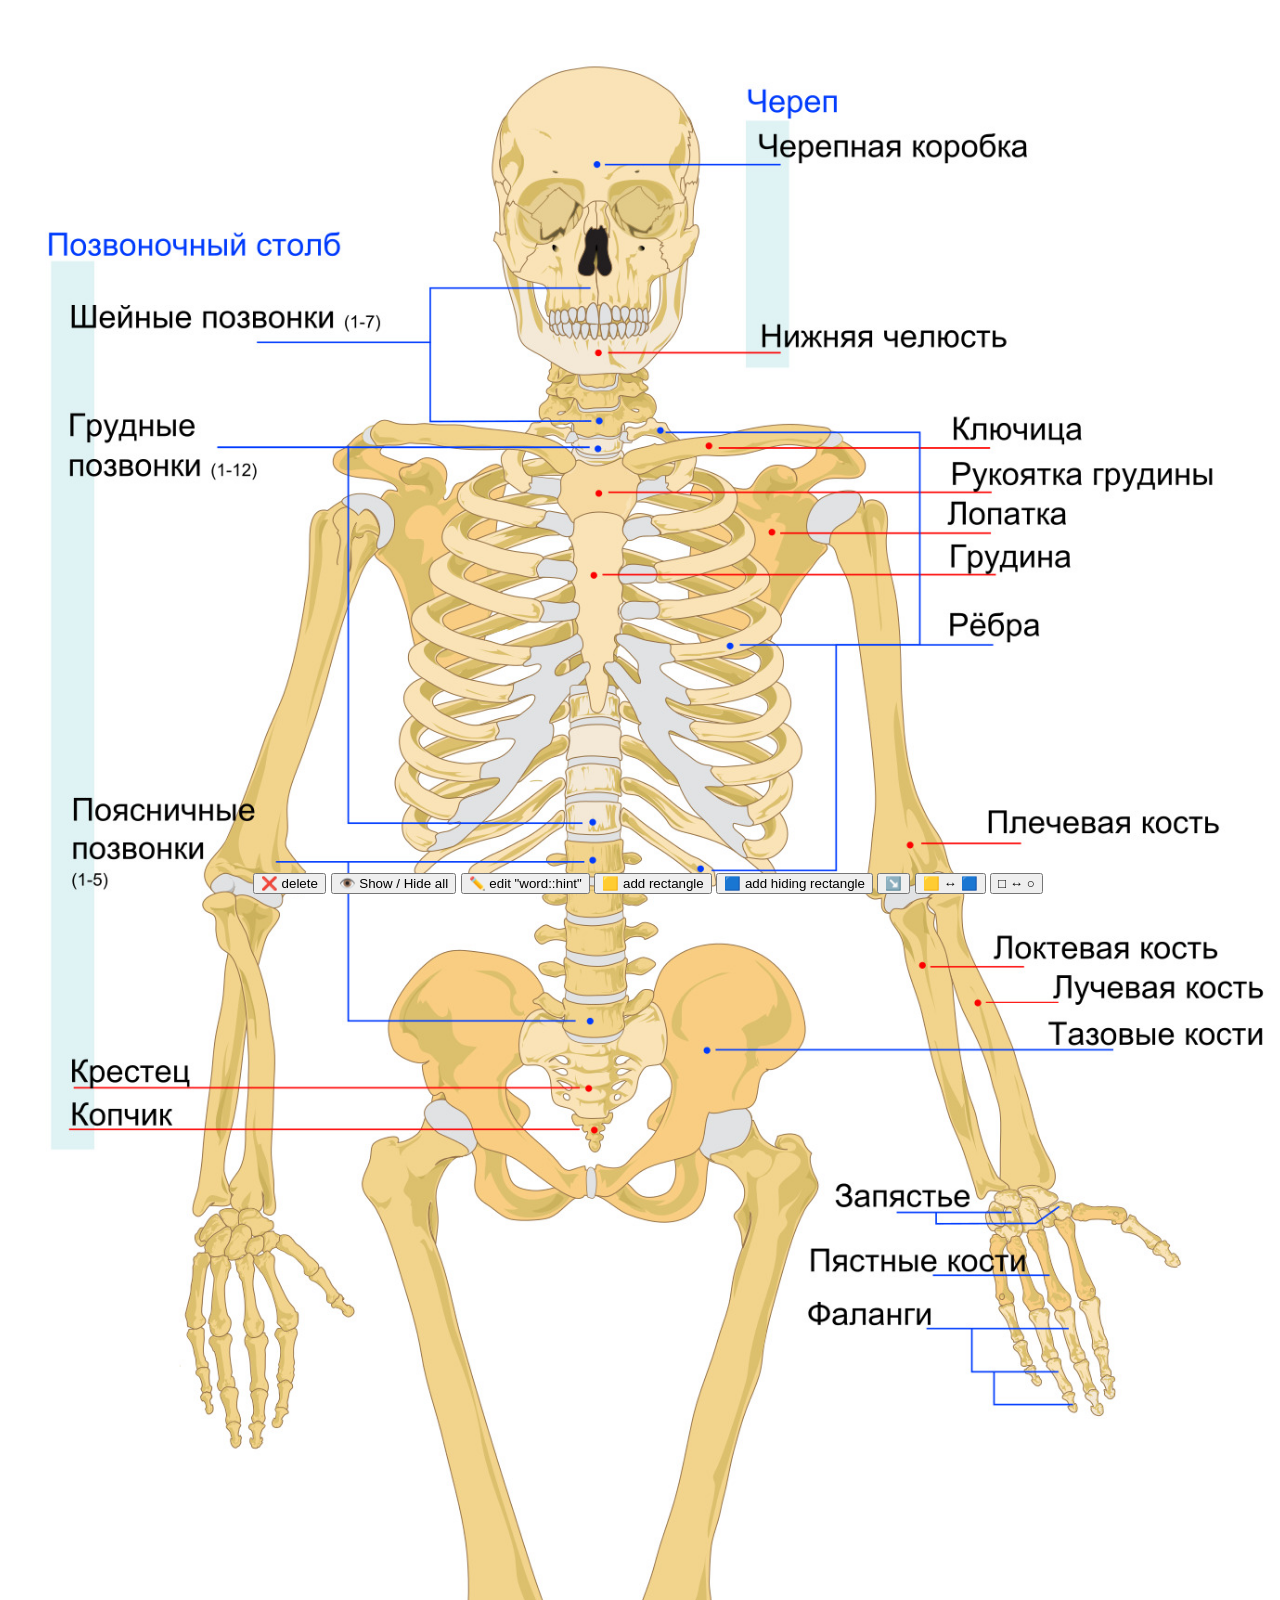
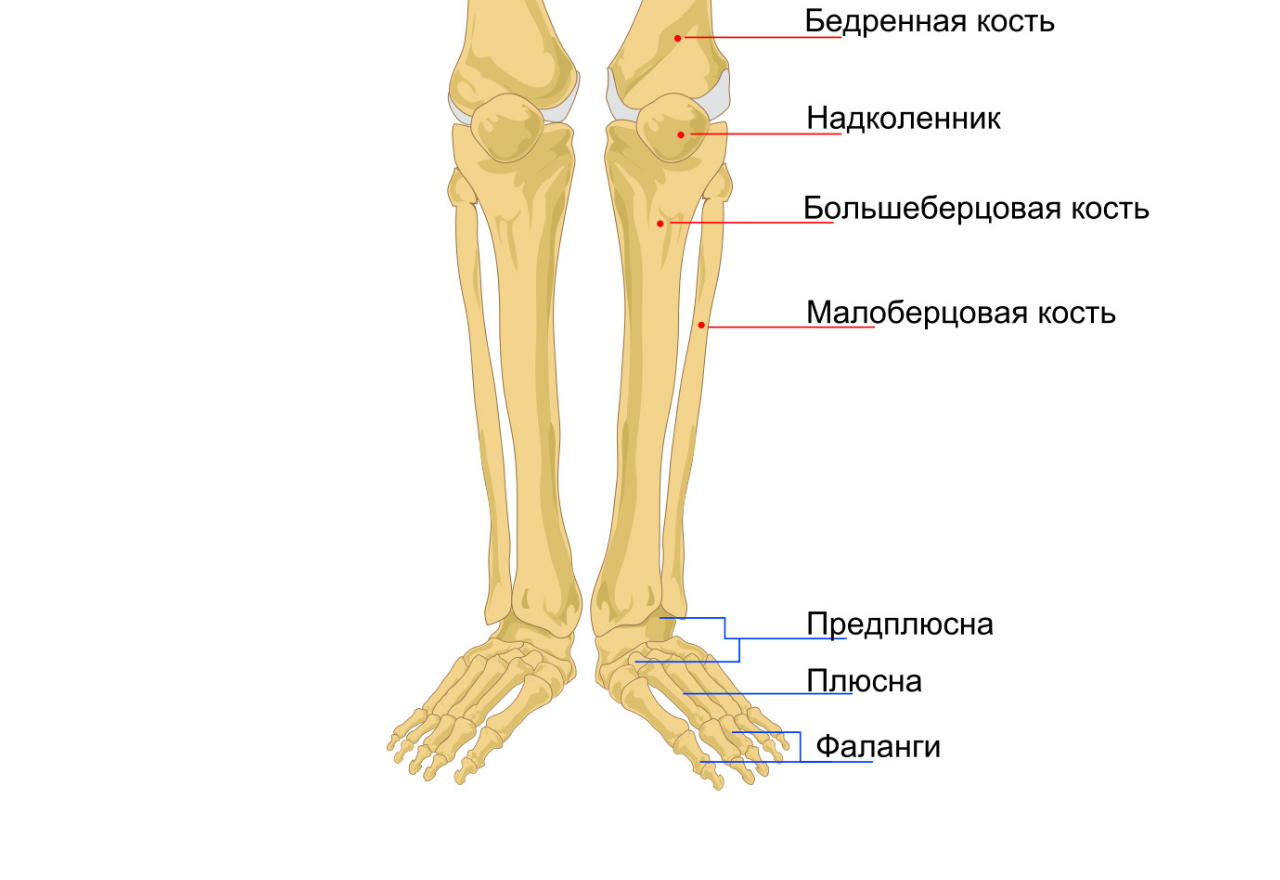
==== EditRectangle.html @ 0f641fa0 "version 1.0" ====
<!DOCTYPE html>
<html lang="en-US">
<head>
    <meta charset="UTF-8">
    <title>Editable rectangles</title>
    <style>
           
        body, button {
            font-family: 'Segoe UI', Tahoma, Geneva, Verdana, sans-serif; 
        }   

        .sio-container {            
            text-align: center;  
            z-index: 2;        
        }  

        .sio-image-container {
            position: relative;
            display: inline-block;
            user-select: none; 
            z-index: 4;
        }

        .sio-image {
            width: 100%;
            height: auto;
            display: block;   
            z-index: 4; 
        } 

        .sio-rect {
            position: absolute;
            background-color: rgba(255, 235, 162, 1);
            border: 2px solid yellow;
            cursor: default;
            box-sizing: border-box;
            margin: 0px;
            padding: 0px;
            transform-origin: 0 0; /* The point of rotation */
            z-index: 10;            
        }  
        
        .sio-rect.round {
            border-radius: 50%;
        }
        
        .sio-rect.selected {
            cursor: move; /* The cursor moves only for the selection, if the text is not edited */            
            border-width: 2px;
            border-style: dashed;    
            /* border-color: violet; useful only for display, not in the editor*/       
        }

        .temp-sio-rect {
            cursor: move; /*The cursor moves only for the selection, if the text is not edited */            
            border: 2px dashed;   
            cursor: crosshair;    
            padding: 0px;     
        }
        
        .sio-rect.selected.text-editing {
            cursor: default; /* Remove the move cursor in edit mode */
        }
        
        .txt-sio-rect {
            width: 100%;
            height: 100%;
            overflow: hidden;                       
            box-sizing: border-box;            
            display: flex;                                    
            font-family: 'Segoe UI', Tahoma, Geneva, Verdana, sans-serif;    
            justify-content: center;      
            align-items: center;          
            text-align: center;           
            white-space: normal;          
            word-break: break-word;       
            padding: 0px;   
            /* font-size: 1rem;   */
	        line-height: 1;   
            z-index: 15;           
        }
        
        .resize-handle {
            position: absolute;
            width: 8px;
            height: 8px;
            background: #000;
            z-index: 50;
            display: none;
        }
        
        .selected .resize-handle {
            display: block;
        }
        

        .nw { top: -4px; left: -4px; cursor: nwse-resize; background-color: rgb(255, 0, 0); }
        .ne { top: -4px; right: -4px; cursor: nesw-resize; background-color: rgb(255, 0, 0); }
        .sw { bottom: -4px; left: -4px; cursor: nesw-resize; background-color: rgb(255, 0, 0);}
        .se { bottom: -4px; right: -4px; cursor: nwse-resize; background-color: rgb(255, 0, 0); }
        .resize-handle.rotate {
            width: 10px;
            height: 10px;
        }
        .nw.rotate {top: -5px; left: -5px; border-radius: 50%; background-color: rgb(0, 0, 255);}        
        .ne.rotate { top: -5px; right: -5px; border-radius: 50%; background-color: rgb(255, 0, 0); }
        .sw.rotate { bottom: -5px; left: -5px; border-radius: 50%; background-color: rgb(255, 0, 0);}
        .se.rotate { bottom: -5px; right: -5px; border-radius: 50%; background-color: rgb(255, 0, 0); }

        .line .sw.rotate, .line .se.rotate {
            display: none;
        }

        .nw.rotate::after {            
            content: "⟳";
            position: absolute;
            right: 15px;
            top: -30px;
            font-size: 22px;
        }
       
        .text-editable {
            outline: none;
        }

        .sio-rect.transparent .txt-sio-rect {
            visibility: hidden;
        }
        
        .buttons {
            position: fixed;
            bottom: 5px;            
            z-index: 100;
        }

        .button-container {
            position: fixed;
            bottom: 5px;
            width: 100%;
            display: flex;
            justify-content: center;
            z-index: 100;
        }
        
        button {
            margin: 2px 0px 1px;
        }

        .temp-sio-rect {
            background-color: rgba(255, 235, 162, 1);
            border: 2px solid yellow;            
        }
        .sio-rect.hiding {
            background-color: rgb(1, 78, 140);            
            border: 2px solid blue;
            z-index: 5;
        }
        
        .sio-rect.transparent {
            background-color: rgba(255, 235, 162, 0);
        }
        
        .sio-rect.line {
            position: absolute;
            background-color: violet; /* The color of the line */
            transform-origin: 0 0; /* The point of rotation */
            /*pointer-events: none; /* Click passes through the line */
            border-width: 0px;
            z-index: 20;
        }


    </style>
</head>
<body>
    <div class="button-container">
        <div class="buttons">
            <button id="removeBtn" onclick="removeRectangle()" title="Press the keys Ctrl+Del (for All: Ctrl+Shift+Del)">❌ delete</button>
            <button id="showhideAllBtn" onclick="showhideAllRectangle()" title="Press the key F5 (F3 or Ctrl+LMouse - for one selected)">👁️ Show / Hide all</button>
            <button id="editTextBtn" onclick="editText()" title="Press the key F2">✏️ edit "word::hint"</button>                              
            <button id="addBtn" onclick="addRectangle(1)" title="Press the key F7">🟨 add rectangle</button>
            <button id="add2Btn" onclick="addRectangle(2)" title="Press the key F8">🟦 add hiding rectangle</button>
            <button id="addLine" onclick="addRectangle(3)" title="Press the key F9">↘️</button>
            <button id="exchangeBtn" onclick="exchangeRectangle()" title="Change type. Press the key F4">🟨 &#8596; 🟦</button>
            <button id="roundBtn" onclick="rectangleToRound()" title="Change shape. Press the key F6">□ &#8596; ○</button>
        </div>
    </div>
	<div class="sio-container">
    <div class="sio-image-container">
        <img src="test.jpg" class="sio-image">
    </div>    
	</div>
    <div>&nbsp;</div>
    <script src="EditRectangle.js"></script>
</body>
</html>
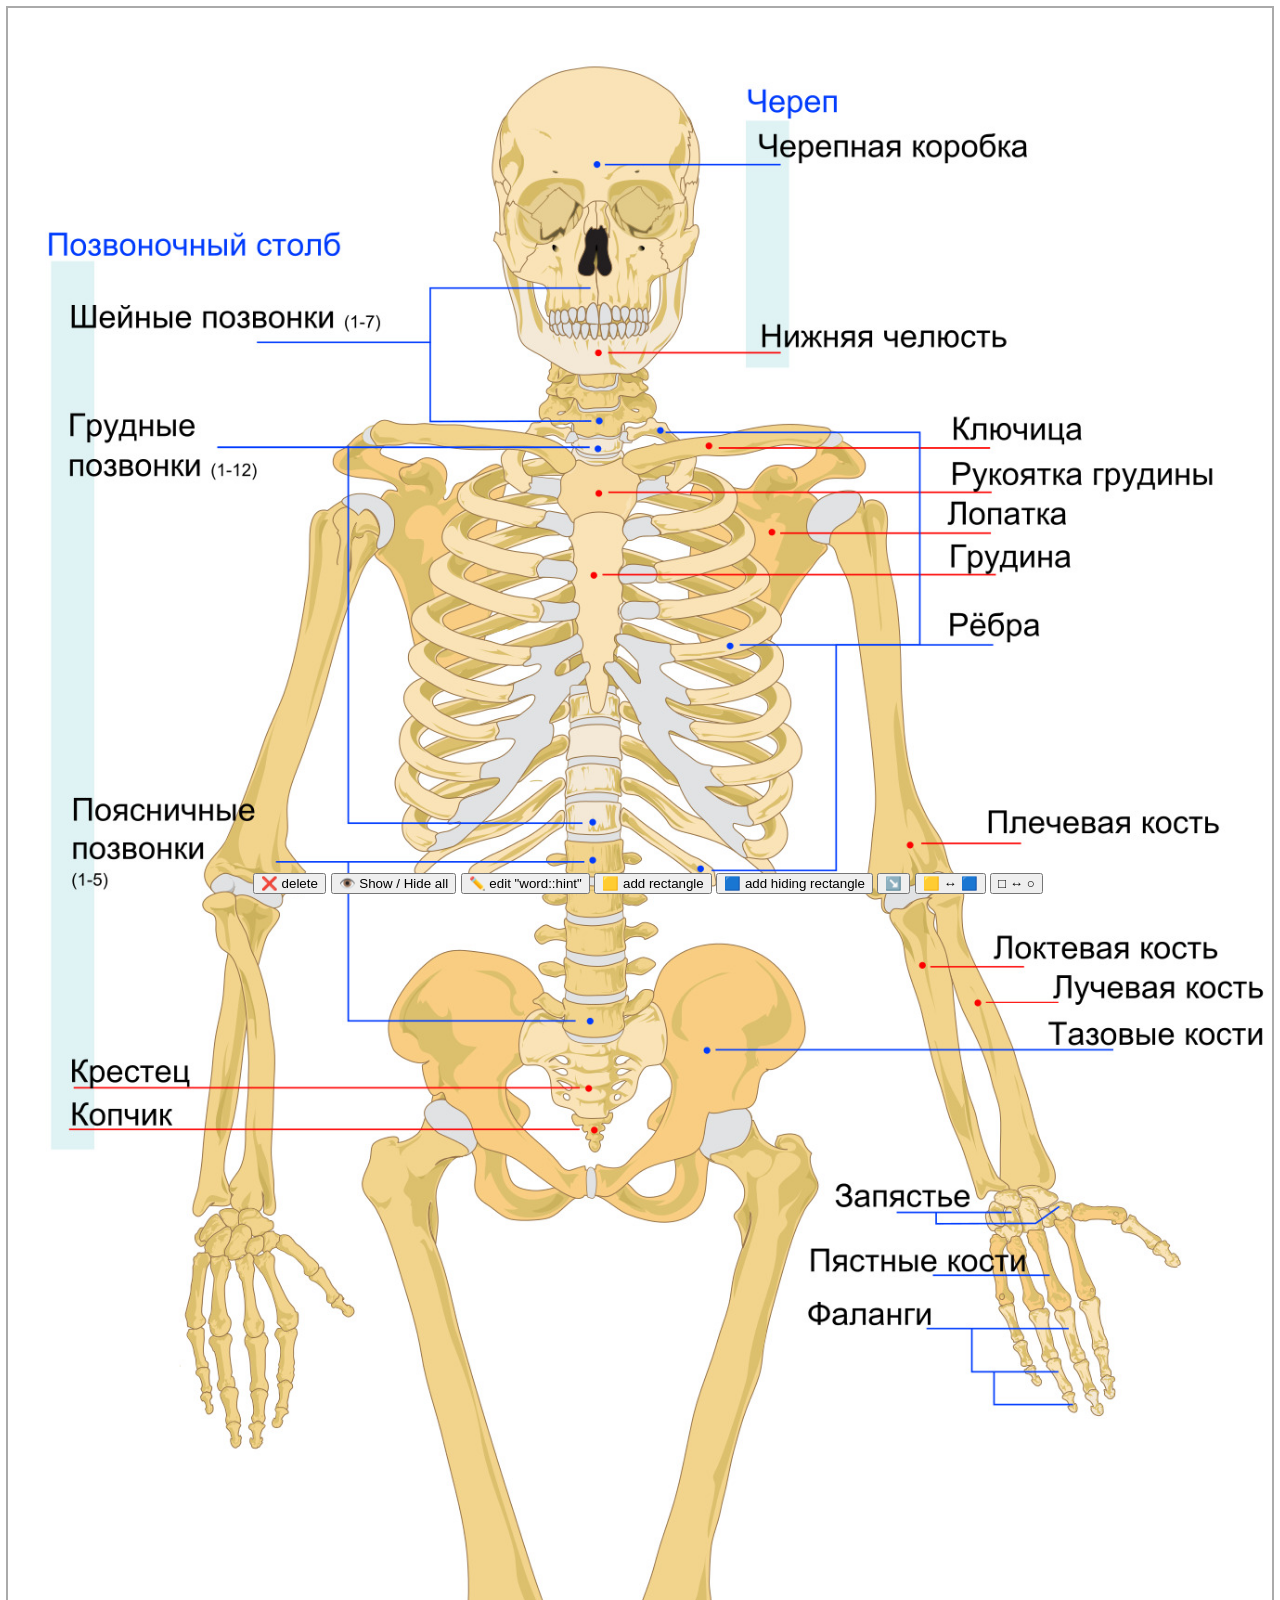
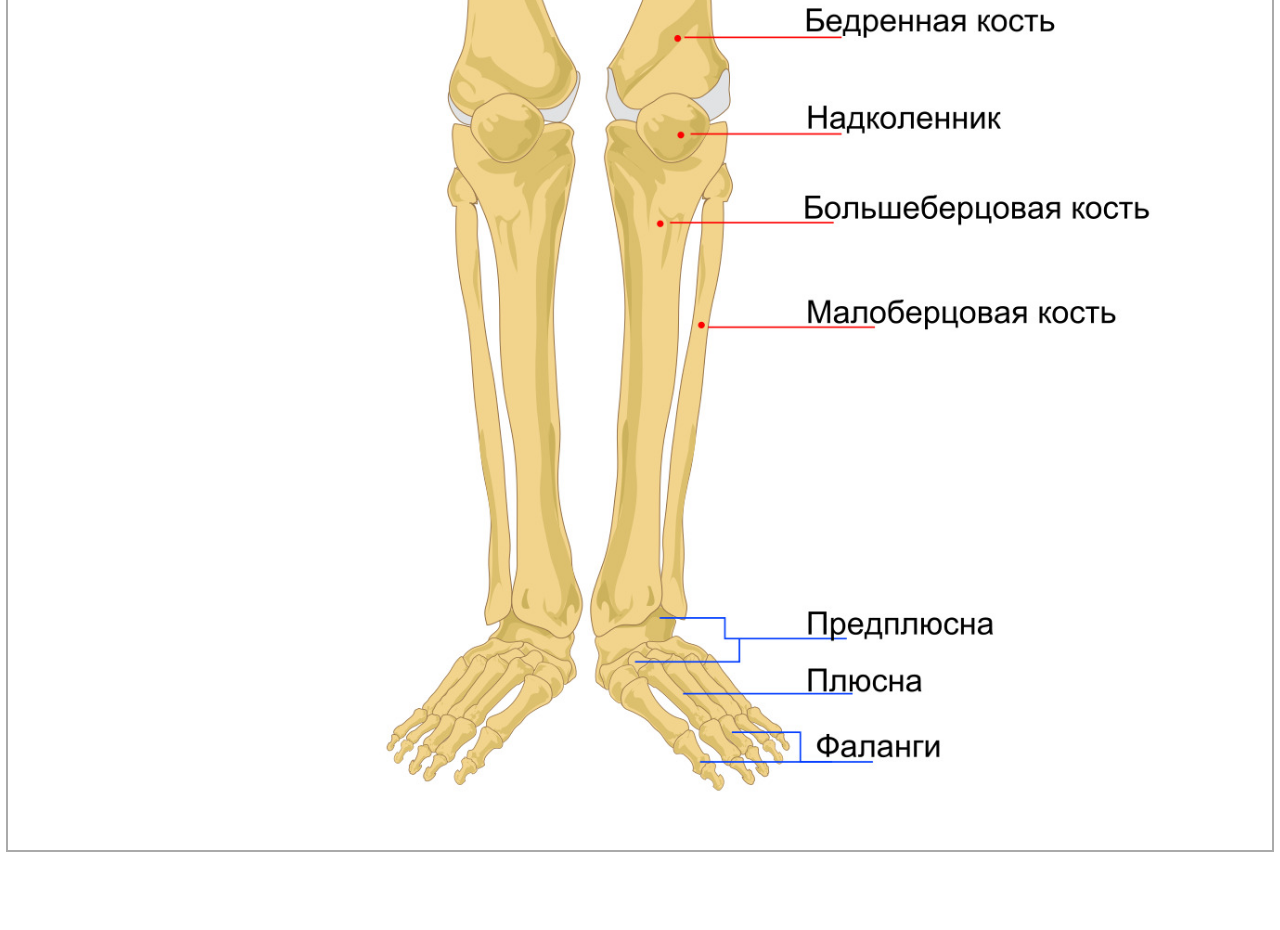
==== commit 450223c2: "ver 1.1.2 ver 1.1.2" ====
--- a/EditRectangle.html
+++ b/EditRectangle.html
@@ -19,6 +19,7 @@
             display: inline-block;
             user-select: none; 
             z-index: 4;
+            margin-bottom: 50px;
         }
 
         .sio-image {
@@ -26,6 +27,7 @@
             height: auto;
             display: block;   
             z-index: 4; 
+            box-shadow: 0 0 0 2px #aaa;
         } 
 
         .sio-rect {
@@ -47,7 +49,7 @@
         .sio-rect.selected {
             cursor: move; /* The cursor moves only for the selection, if the text is not edited */            
             border-width: 2px;
-            border-style: dashed;    
+            border-style: solid;    
             /* border-color: violet; useful only for display, not in the editor*/       
         }
 
@@ -145,16 +147,22 @@
         button {
             margin: 2px 0px 1px;
         }
-
-        .temp-sio-rect {
-            background-color: rgba(255, 235, 162, 1);
-            border: 2px solid yellow;            
-        }
+        
         .sio-rect.hiding {
             background-color: rgb(1, 78, 140);            
             border: 2px solid blue;
             z-index: 5;
         }
+        
+        .temp-sio-rect {
+            background-color: rgba(255, 235, 162, 1);
+            border: 2px dashed red;
+        }
+        .temp-sio-rect.hiding {
+            background-color: rgba(255, 235, 162, 1);
+            border: 2px dashed violet;
+        }
+        
         
         .sio-rect.transparent {
             background-color: rgba(255, 235, 162, 0);
@@ -167,6 +175,9 @@
             /*pointer-events: none; /* Click passes through the line */
             border-width: 0px;
             z-index: 20;
+        }
+        .temp-sio-rect.line {            
+            border: 1px dashed red;
         }
 
 
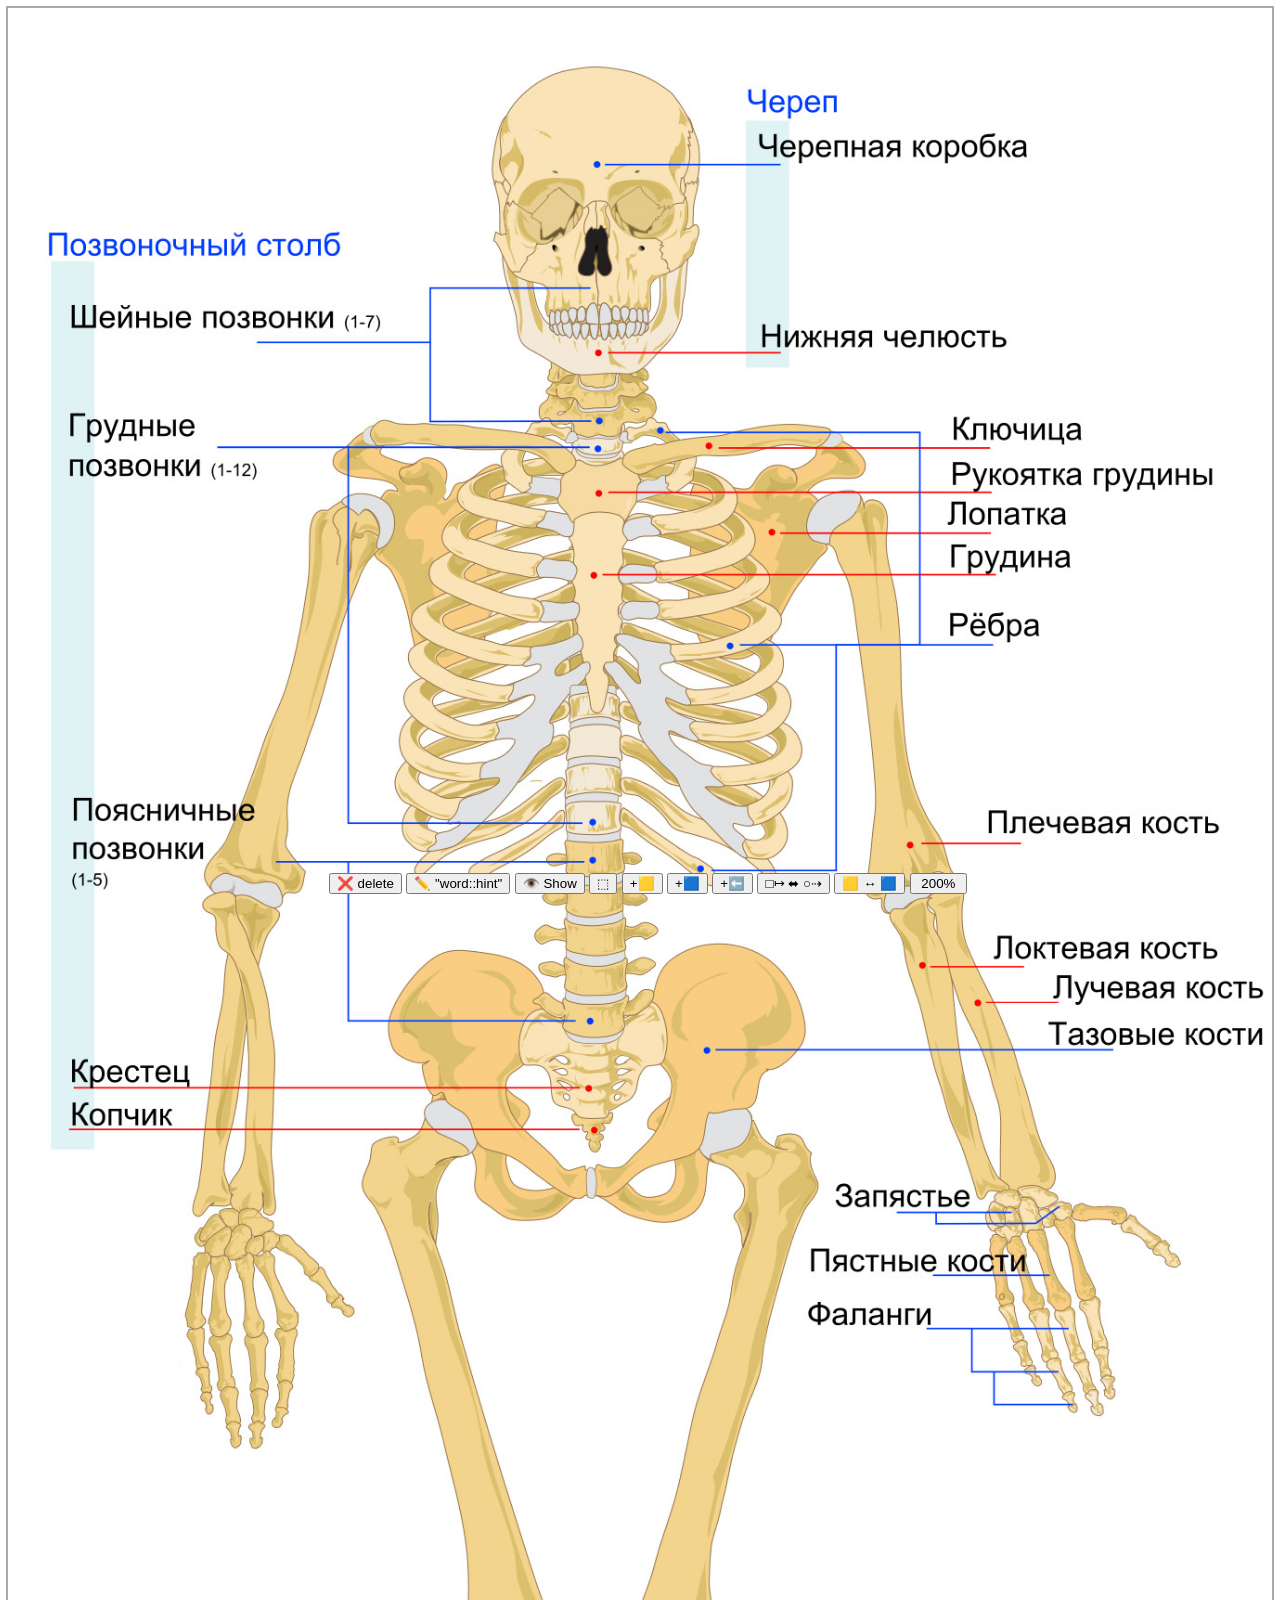
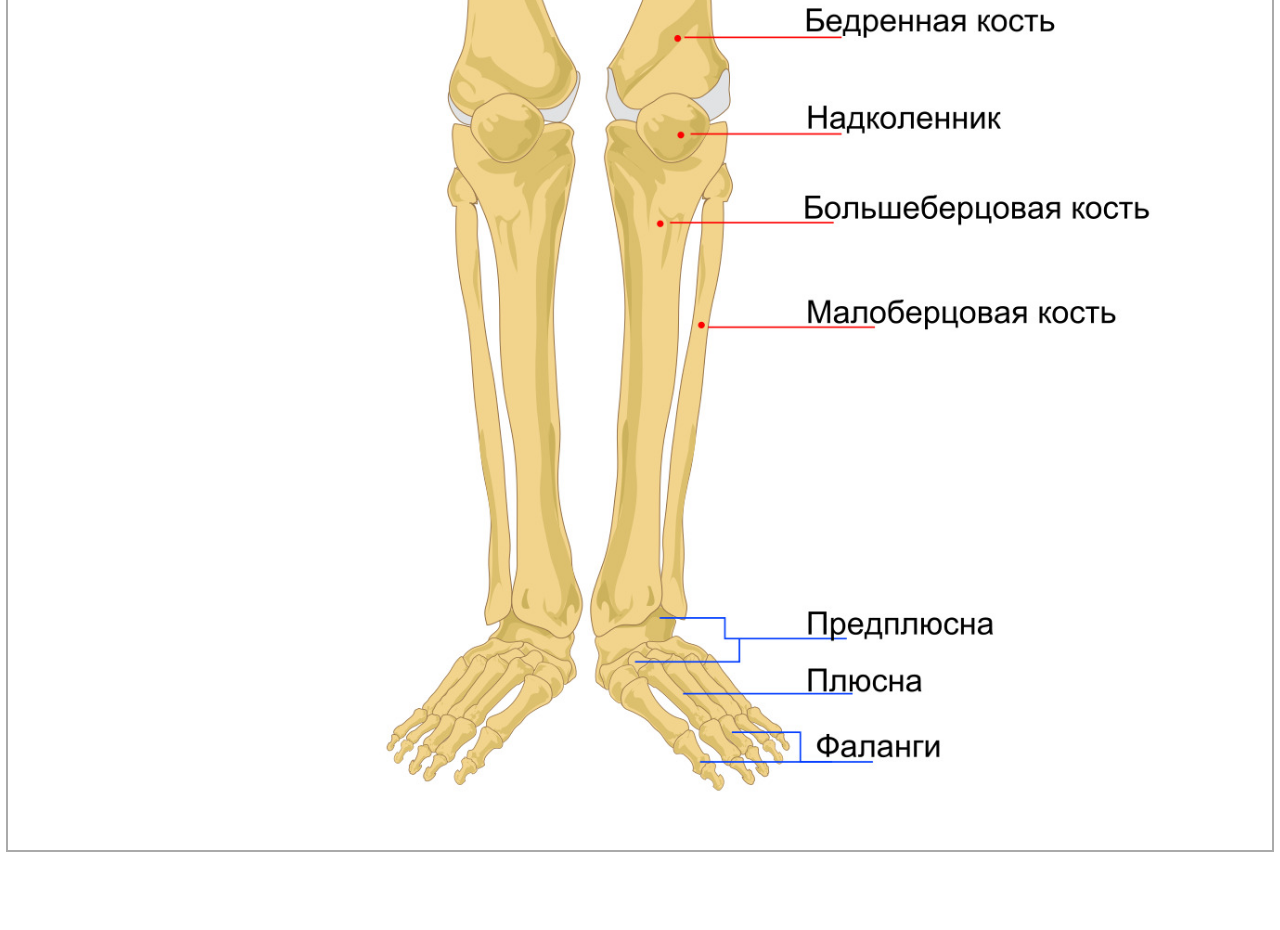
==== commit 63abf624: "Ver2" ====
--- a/EditRectangle.html
+++ b/EditRectangle.html
@@ -1,3 +1,7 @@
+<!-- -*- coding: utf-8 -*- -->
+<!-- add-on for anki program "Simple Image Occlusion" -->
+<!-- https://github.com/AndreyKaiu/Anki_Simple-Image-Occlusion -->
+<!-- Version 2.0, date: 2026-05-09 -->
 <!DOCTYPE html>
 <html lang="en-US">
 <head>
@@ -5,6 +9,10 @@
     <title>Editable rectangles</title>
     <style>
            
+        :root {            
+            --angle-text: "⟳"; /* (changes only from code) */ 
+        }
+        
         body, button {
             font-family: 'Segoe UI', Tahoma, Geneva, Verdana, sans-serif; 
         }   
@@ -20,6 +28,11 @@
             user-select: none; 
             z-index: 4;
             margin-bottom: 50px;
+            width: 100%;            
+        }
+
+        .scale200 {            
+            width: 200%;            
         }
 
         .sio-image {
@@ -33,8 +46,8 @@
         .sio-rect {
             position: absolute;
             background-color: rgba(255, 235, 162, 1);
-            border: 2px solid yellow;
-            cursor: default;
+            border: 2px solid #aa007f; /* The color of the line and border rect */
+            /* cursor: default; */
             box-sizing: border-box;
             margin: 0px;
             padding: 0px;
@@ -47,16 +60,20 @@
         }
         
         .sio-rect.selected {
-            cursor: move; /* The cursor moves only for the selection, if the text is not edited */            
+            /* cursor: move; The cursor moves only for the selection, if the text is not edited             */
             border-width: 2px;
             border-style: solid;    
             /* border-color: violet; useful only for display, not in the editor*/       
         }
+        .sio-rect.selected.cursor-move {
+			cursor: move;
+		}
+	
 
         .temp-sio-rect {
-            cursor: move; /*The cursor moves only for the selection, if the text is not edited */            
-            border: 2px dashed;   
-            cursor: crosshair;    
+            /* cursor: move; The cursor moves only for the selection, if the text is not edited */            
+            border: 2px dashed;
+            cursor: crosshair;
             padding: 0px;     
         }
         
@@ -96,25 +113,41 @@
         }
         
 
-        .nw { top: -4px; left: -4px; cursor: nwse-resize; background-color: rgb(255, 0, 0); }
+        .nw { top: -4px; left: -4px; border-radius: 50%; cursor: nwse-resize; background-color: rgb(255, 0, 0); }
         .ne { top: -4px; right: -4px; cursor: nesw-resize; background-color: rgb(255, 0, 0); }
-        .sw { bottom: -4px; left: -4px; cursor: nesw-resize; background-color: rgb(255, 0, 0);}
+        .sw { bottom: -4px; left: -4px; cursor: nesw-resize; background-color: rgb(255, 0, 0); }
         .se { bottom: -4px; right: -4px; cursor: nwse-resize; background-color: rgb(255, 0, 0); }
         .resize-handle.rotate {
             width: 10px;
             height: 10px;
         }
-        .nw.rotate {top: -5px; left: -5px; border-radius: 50%; background-color: rgb(0, 0, 255);}        
+        
+        .line .resize-handle {
+            width: 6px;
+            height: 6px;
+        }
+        .line .resize-handle.nw { top: -2px; left: -3px; cursor: nwse-resize; background-color: rgb(255, 0, 0); }
+        .line .resize-handle.ne { top: -2px; right: -3px; cursor: nesw-resize; background-color: rgb(255, 0, 0); }
+        .line .resize-handle.sw { bottom: -2px; left: -3px; cursor: nesw-resize; background-color: rgb(255, 0, 0); }
+        .line .resize-handle.se { bottom: -2px; right: -3px; cursor: nwse-resize; background-color: rgb(255, 0, 0); }
+        
+        .nw.rotate {top: -5px; left: -5px; border-radius: 50%; background-color: rgb(0, 0, 255); }
         .ne.rotate { top: -5px; right: -5px; border-radius: 50%; background-color: rgb(255, 0, 0); }
-        .sw.rotate { bottom: -5px; left: -5px; border-radius: 50%; background-color: rgb(255, 0, 0);}
+        .sw.rotate { bottom: -5px; left: -5px; border-radius: 50%; background-color: rgb(255, 0, 0); }
         .se.rotate { bottom: -5px; right: -5px; border-radius: 50%; background-color: rgb(255, 0, 0); }
+
+        .around-the-center .nw.rotate {top: -5px; left: -5px; border-radius: 50%; background-color: rgb(0, 0, 255); }
+        .around-the-center .ne.rotate { top: -5px; right: -5px; border-radius: 50%; background-color: rgb(0, 0, 255); }
+        .around-the-center .sw.rotate { bottom: -5px; left: -5px; border-radius: 50%; background-color: rgb(0, 0, 255); }
+        .around-the-center .se.rotate { bottom: -5px; right: -5px; border-radius: 50%; background-color: rgb(0, 0, 255); }
+       
 
         .line .sw.rotate, .line .se.rotate {
             display: none;
         }
 
-        .nw.rotate::after {            
-            content: "⟳";
+        .nw.rotate::after {                        
+            content: var(--angle-text);
             position: absolute;
             right: 15px;
             top: -30px;
@@ -170,15 +203,76 @@
         
         .sio-rect.line {
             position: absolute;
-            background-color: violet; /* The color of the line */
+            background-color: #8b00aa; /* The color of the line and border rect */
             transform-origin: 0 0; /* The point of rotation */
             /*pointer-events: none; /* Click passes through the line */
             border-width: 0px;
             z-index: 20;
-        }
+        }     
+
+        .sio-rect.selectedRect {
+            border-color: #ff0000;  /* The color of the line and border rect */                    
+        }
+        
+        .sio-rect.line.notvisible {
+            background-color: yellow;
+            height: 0.5px;
+            border-width: 1px;
+            border-color: red;
+            border-style: dashed;
+        }
+
+        .sio-rect.line::before {
+            content: "";
+            position: absolute;
+            right: 0; 
+            top: 50%;
+            transform: translate(50%, -50%);
+            width: 4px;
+            height: 4px;
+            background-color: #aa007f;
+            border-radius: 50%;
+        }
+        
+        .sio-rect.line::after {
+            content: "";
+            position: absolute;
+            left: 0; /* beginning of the line */
+            /* right: 0;  end of the line */
+            top: 50%;
+            transform: translate(-50%, -50%); /* 50%, -50% end of the line */
+            width: 0;
+            height: 0;
+            border-right: 6px solid #aa007f; /* The color of the line and border rect */
+            /* border-left: 6px solid #aa007f;  end of the line */
+            border-top: 3px solid transparent;
+            border-bottom: 3px solid transparent;
+        }
+        
+        .sio-rect.selected.line::after {
+            border-right: 9px solid #aa007f; /* The color of the line and border rect */            
+            border-top: 5px solid transparent;
+            border-bottom: 5px solid transparent;   
+            left: 50%;           
+        }
+        
         .temp-sio-rect.line {            
             border: 1px dashed red;
         }
+		
+		.temp-sio-rect.selectarea {            
+            border: 2px dashed gray;
+			background-color: rgba(0, 0, 0, 0.3);
+            /* cursor: crosshair; */
+        }
+
+        .cursor-crosshair {
+			cursor: crosshair;
+		}        
+        .cursor-copy {
+			cursor: copy;
+		}
+        
 
 
     </style>
@@ -186,14 +280,16 @@
 <body>
     <div class="button-container">
         <div class="buttons">
-            <button id="removeBtn" onclick="removeRectangle()" title="Press the keys Ctrl+Del (for All: Ctrl+Shift+Del)">❌ delete</button>
-            <button id="showhideAllBtn" onclick="showhideAllRectangle()" title="Press the key F5 (F3 or Ctrl+LMouse - for one selected)">👁️ Show / Hide all</button>
-            <button id="editTextBtn" onclick="editText()" title="Press the key F2">✏️ edit "word::hint"</button>                              
-            <button id="addBtn" onclick="addRectangle(1)" title="Press the key F7">🟨 add rectangle</button>
-            <button id="add2Btn" onclick="addRectangle(2)" title="Press the key F8">🟦 add hiding rectangle</button>
-            <button id="addLine" onclick="addRectangle(3)" title="Press the key F9">↘️</button>
-            <button id="exchangeBtn" onclick="exchangeRectangle()" title="Change type. Press the key F4">🟨 &#8596; 🟦</button>
-            <button id="roundBtn" onclick="rectangleToRound()" title="Change shape. Press the key F6">□ &#8596; ○</button>
+            <button id="removeBtn" onclick="removeRectangle()" title="Press the keys [(Ctrl or Shift)+Del] (for All: Ctrl+Shift+Del; Ctrl+Z→undo; Ctrl+Shift+Z→redo)">❌ delete</button>
+            <button id="editTextBtn" onclick="editText()" title="Edit 'word::hint' [F2] (ESC→off) Enter '::!' - main attention">✏️ "word::hint"</button>
+            <button id="showhideAllBtn" onclick="showhideAllRectangle()" title="Show / Hide all — [F5] or [Shift+F1] (for selected — F3 or Ctrl+LMouse)">👁️ Show</button>                                    
+            <button id="selBtn" onclick="addRectangle(4)" title="Selection area (ESC→off/on; Shift→+; Alt→-; Ctrl+Shift+A→all; Ctrl+Shift+Alt+L,T,W,H,R→align)">⬚</button>            
+            <button id="addBtn" onclick="addRectangle(1)" title="Add rect [F7] (Ctrl+Shift+Alt+D→clone; Ctrl→move; ESC→off)">+🟨</button>
+            <button id="add2Btn" onclick="addRectangle(2)" title="Add hiding rect [F8] (Ctrl+Shift+Alt+D→clone; Ctrl→move; ESC→off)">+🟦</button>
+            <button id="addLine" onclick="addRectangle(3)" title="Add line [F9] (Ctrl+Shift+Alt+D→clone; Ctrl→move; ESC→off)">+⬅️</button>
+            <button id="roundBtn" onclick="rectangleToRound()" title="Change shape (or arrow type) [F6]">□↦ ⬌ ○⇢</button>
+            <button id="exchangeBtn" onclick="exchangeRectangle()" title="Change type [F4]">🟨 &#8596; 🟦</button>
+            <button id="scale200Btn" onclick="scale200()" title="Double the scale [F1]">&nbsp;200%&nbsp;</button>
         </div>
     </div>
 	<div class="sio-container">
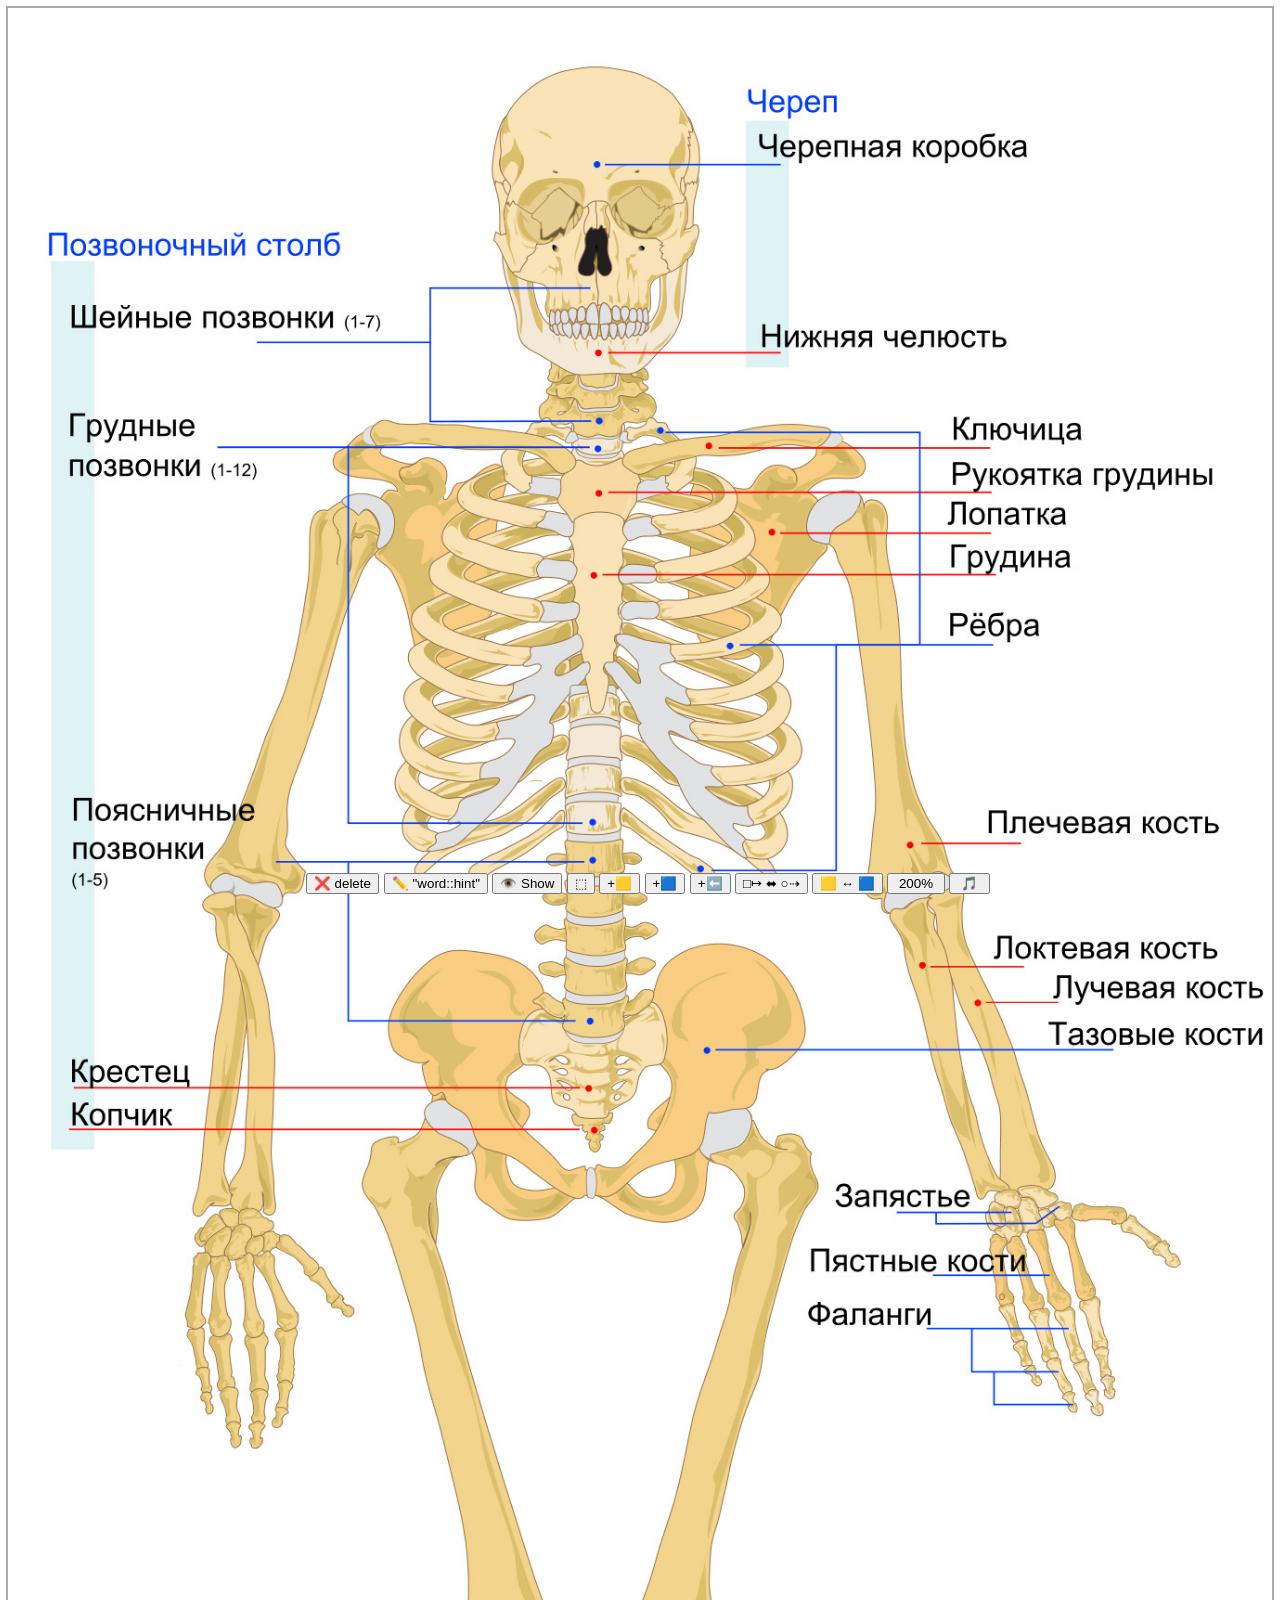
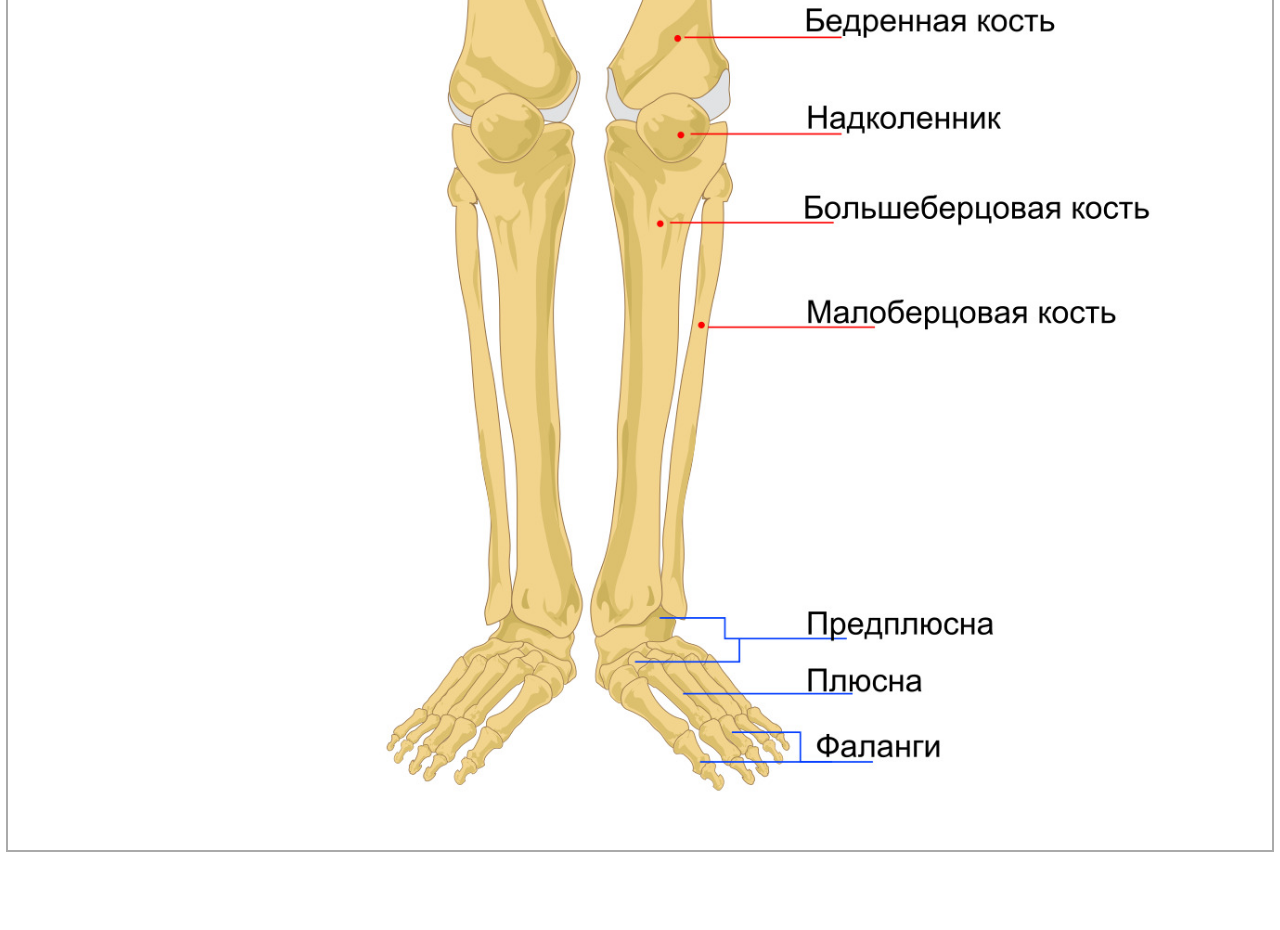
==== commit 04a07c53: "ver 2.3" ====
--- a/EditRectangle.html
+++ b/EditRectangle.html
@@ -1,10 +1,31 @@
 <!-- -*- coding: utf-8 -*- -->
 <!-- add-on for anki program "Simple Image Occlusion" -->
 <!-- https://github.com/AndreyKaiu/Anki_Simple-Image-Occlusion -->
-<!-- Version 2.0, date: 2026-05-09 -->
+<!-- Version 2.3, date: 2026-09-04 -->
 <!DOCTYPE html>
 <html lang="en-US">
 <head>
+	<script src="qrc:///qtwebchannel/qwebchannel.js"></script>
+	<script>            
+		let backend;
+		window.onload = function() {
+			if (typeof QWebChannel !== 'undefined') {
+				new QWebChannel(qt.webChannelTransport, function (channel) {                    
+					backend = channel.objects.pyBridge;
+					console.log("The bridge has been successfully initialized!");
+				});
+			} else {
+				console.error("QWebChannel not found");
+			}
+		};
+		
+		function pyaddon_cmd(command) {
+			if (backend) {                    
+				backend.cmd(command);
+			}
+		}
+    </script>
+		
     <meta charset="UTF-8">
     <title>Editable rectangles</title>
     <style>
@@ -84,19 +105,20 @@
         .txt-sio-rect {
             width: 100%;
             height: 100%;
-            overflow: hidden;                       
-            box-sizing: border-box;            
-            display: flex;                                    
-            font-family: 'Segoe UI', Tahoma, Geneva, Verdana, sans-serif;    
-            justify-content: center;      
-            align-items: center;          
-            text-align: center;           
-            white-space: normal;          
-            word-break: break-word;       
+            overflow: hidden;
+            box-sizing: border-box;
+            display: flex;
+            font-family: 'Segoe UI', Tahoma, Geneva, Verdana, sans-serif;
+            justify-content: center;
+            align-items: center;
+            text-align: center;
+            white-space: normal;
+            word-break: break-word;
             padding: 0px;   
             /* font-size: 1rem;   */
-	        line-height: 1;   
-            z-index: 15;           
+            font-size: 8px;
+            line-height: 1;
+            z-index: 150;
         }
         
         .resize-handle {
@@ -104,7 +126,7 @@
             width: 8px;
             height: 8px;
             background: #000;
-            z-index: 50;
+            z-index: 500;
             display: none;
         }
         
@@ -165,7 +187,7 @@
         .buttons {
             position: fixed;
             bottom: 5px;            
-            z-index: 100;
+            z-index: 1000;
         }
 
         .button-container {
@@ -174,7 +196,8 @@
             width: 100%;
             display: flex;
             justify-content: center;
-            z-index: 100;
+			user-select: none;
+            z-index: 1000;
         }
         
         button {
@@ -207,7 +230,7 @@
             transform-origin: 0 0; /* The point of rotation */
             /*pointer-events: none; /* Click passes through the line */
             border-width: 0px;
-            z-index: 20;
+            z-index: 200;
         }     
 
         .sio-rect.selectedRect {
@@ -233,6 +256,28 @@
             background-color: #aa007f;
             border-radius: 50%;
         }
+
+        .sio-rect:not(.line):not(.transparent)::before {
+            content: attr(data-tab);
+            position: absolute;
+            top: -2px;
+            /* left: 4px; */
+            left: 50%;
+            transform: translateX(-50%);
+            line-height: 1;
+            text-align: center;
+            font-size: 8px;
+            font-weight: bold;
+            color: black;
+            opacity: 0.7;
+            pointer-events: none;
+            font-family: monospace;
+            background: rgb(255, 255, 255, 0.65);
+            padding: 1px 1px;
+            border-radius: 0px;
+            z-index: 9999;
+        }
+       
         
         .sio-rect.line::after {
             content: "";
@@ -272,24 +317,51 @@
         .cursor-copy {
 			cursor: copy;
 		}
-        
+
+        .sio-rect:not(.attention):not(.line)[hard="-1"] {
+			z-index: 9;
+			color: #565656 !important;
+			border-color: rgb(32 119 0);
+		}
+		 .sio-rect:not(.attention):not(.line)[hard="1"], .sio-rect:not(.attention):not(.line)[hard="+1"] {
+			z-index: 11;
+			color: rgb(0 13 255) !important;
+			border-color: rgb(0 13 255) !important;
+		}
+
+        .sio-rect.selected:not(.line):not(.hiding) {
+            z-index: 110;
+        }    
+
+		.sio-rect[sound]::after {
+			content: "🎵";
+			position: absolute;
+			top: 2px;
+			left: 2px;
+			font-size: 10px;
+			cursor: pointer;
+			opacity: 1;
+			z-index: 10000;
+		}
 
 
     </style>
 </head>
+
 <body>
     <div class="button-container">
         <div class="buttons">
             <button id="removeBtn" onclick="removeRectangle()" title="Press the keys [(Ctrl or Shift)+Del] (for All: Ctrl+Shift+Del; Ctrl+Z→undo; Ctrl+Shift+Z→redo)">❌ delete</button>
-            <button id="editTextBtn" onclick="editText()" title="Edit 'word::hint' [F2] (ESC→off) Enter '::!' - main attention">✏️ "word::hint"</button>
+            <button id="editTextBtn" onclick="editText()" title="Edit 'word::hint' or 'word1 | word2::hint' [F2] (ESC→off; Ctrl+;→insert ' | ') Enter '::!' - main attention">✏️ "word::hint"</button>
             <button id="showhideAllBtn" onclick="showhideAllRectangle()" title="Show / Hide all — [F5] or [Shift+F1] (for selected — F3 or Ctrl+LMouse)">👁️ Show</button>                                    
             <button id="selBtn" onclick="addRectangle(4)" title="Selection area (ESC→off/on; Shift→+; Alt→-; Ctrl+Shift+A→all; Ctrl+Shift+Alt+L,T,W,H,R→align)">⬚</button>            
             <button id="addBtn" onclick="addRectangle(1)" title="Add rect [F7] (Ctrl+Shift+Alt+D→clone; Ctrl→move; ESC→off)">+🟨</button>
             <button id="add2Btn" onclick="addRectangle(2)" title="Add hiding rect [F8] (Ctrl+Shift+Alt+D→clone; Ctrl→move; ESC→off)">+🟦</button>
             <button id="addLine" onclick="addRectangle(3)" title="Add line [F9] (Ctrl+Shift+Alt+D→clone; Ctrl→move; ESC→off)">+⬅️</button>
-            <button id="roundBtn" onclick="rectangleToRound()" title="Change shape (or arrow type) [F6]">□↦ ⬌ ○⇢</button>
-            <button id="exchangeBtn" onclick="exchangeRectangle()" title="Change type [F4]">🟨 &#8596; 🟦</button>
+            <button id="roundBtn" onclick="rectangleToRound()" title="Change shape (or arrow type) [F6] ( Ctrl+,→Hard(-1); Ctrl+.→Hard(+1) )">□↦ ⬌ ○⇢</button>
+            <button id="exchangeBtn" onclick="exchangeRectangle()" title="Change type [F4] (TAB: Ctrl+[ or ]→down/up; Ctrl+Shift+[ or ]→bottom/top; Ctrl+N→Input N; Ctrl+Shift+N→Start/End Auto N)">🟨 &#8596; 🟦</button>
             <button id="scale200Btn" onclick="scale200()" title="Double the scale [F1]">&nbsp;200%&nbsp;</button>
+			<button id="editSound" onclick="editSound()" title="Edit sound [Shift+F2] (Shift+F3→Select; Shift+F5→Record)">&nbsp;🎵&nbsp;</button>
         </div>
     </div>
 	<div class="sio-container">
@@ -300,4 +372,5 @@
     <div>&nbsp;</div>
     <script src="EditRectangle.js"></script>
 </body>
+
 </html>
